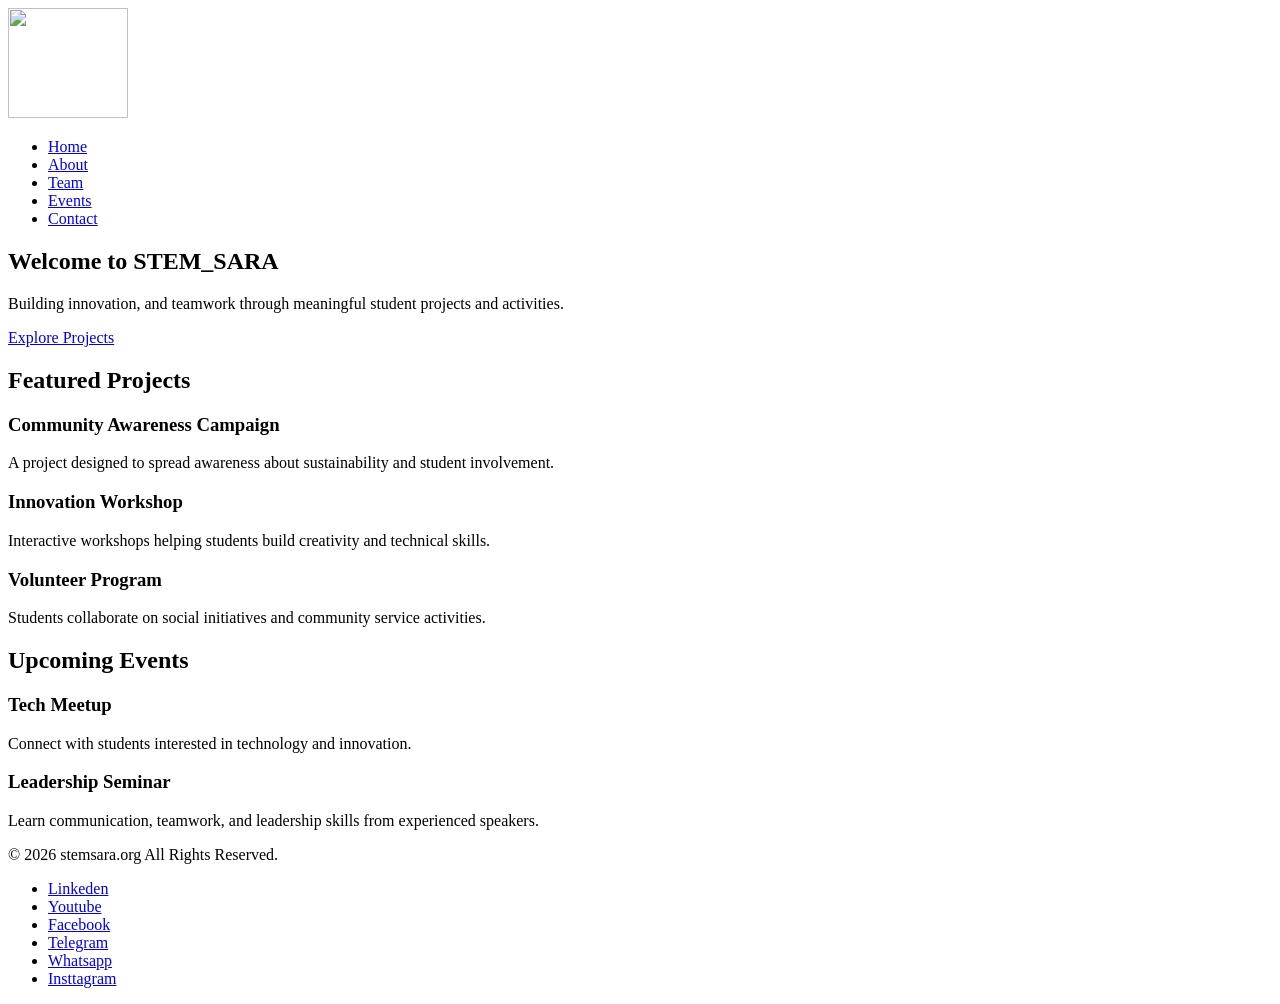
==== index.html @ ae7e3f7a "Add files via upload" ====
<!DOCTYPE html>
<html lang="en">
<head>
    <!-- Basic Page Setup -->
    <meta charset="UTF-8">
    <meta name="viewport" content="width=device-width, initial-scale=1.0">

    <!-- Website Title -->
    <title> STEM_SARA </title>

    <!-- External CSS File -->
    <link rel="stylesheet" href="css/style.css">
<link rel="icon" href="Images/llogo.png">
</head>

<body>

    <!-- ================= HEADER SECTION ================= -->
    <header class="site-header">

        <div class="container header-container">

          <!-- Logo -->
            <div class="logo">
             <img src="Images/nobg_logo2.png" alt="" height="110px" width="120px">
            </div>
            <!-- Navigation Bar -->
            <nav class="navbar">

                <ul class="nav-links">

                    <li><a href="index.html">Home</a></li>

                    <li><a href="about.html">About</a></li>

                    <li><a href="team.html">Team</a></li>

                    <li><a href="events.html">Events</a></li>

                    <!-- <li><a href="projects.html">Projects</a></li> -->

                    <!-- <li><a href="gallery.html">Gallery</a></li> -->

                    <li><a href="contact.html">Contact</a></li>

                </ul>

            </nav>

        </div>

    </header>

    <main>

        <section class="hero">

            <div class="container">

                <h2>Welcome to STEM_SARA</h2>

                <p>
                    Building innovation, and teamwork through meaningful student projects and activities.
                </p>

                <a href="projects.html" class="btn">
                    Explore Projects
                </a>

            </div>

        </section>

        <section class="featured-projects">

            <div class="container">

                <div class="section-title">
                    <h2>Featured Projects</h2>
                </div>

                <div class="card-grid">

                    <article class="card">

                        <h3>Community Awareness Campaign</h3>

                        <p>
                            A project designed to spread awareness about sustainability and student involvement.
                        </p>

                    </article>

                    <article class="card">

                        <h3>Innovation Workshop</h3>

                        <p>
                            Interactive workshops helping students build creativity and technical skills.
                        </p>

                    </article>

                    <article class="card">

                        <h3>Volunteer Program</h3>

                        <p>
                            Students collaborate on social initiatives and community service activities.
                        </p>

                    </article>

                </div>

            </div>

        </section>

        <section class="events-preview">

            <div class="container">

                <div class="section-title">
                    <h2>Upcoming Events</h2>
                </div>

                <div class="card-grid">

                    <article class="card">

                        <h3>Tech Meetup</h3>

                        <p>
                            Connect with students interested in technology and innovation.
                        </p>

                    </article>

                    <article class="card">

                        <h3>Leadership Seminar</h3>

                        <p>
                            Learn communication, teamwork, and leadership skills from experienced speakers.
                        </p>

                    </article>

                </div>

            </div>

        </section>

    </main>

    <footer class="site-footer">

        <div class="container">

            <p>
                &copy; 2026 stemsara.org  All Rights Reserved.
            </p>
            <ul>
                <li><a href="linkeden">Linkeden</a></li>
                <li><a href="youtube">Youtube</a></li>
                <li><a href="facebook">Facebook</a></li>
                <li><a href="telegram">Telegram</a></li>
                 <li><a href="whatsapp">Whatsapp</a></li>
                 <li><a href="instagram">Insttagram</a></li>

                </ul>

        </div>

    </footer>

</body>
</html>
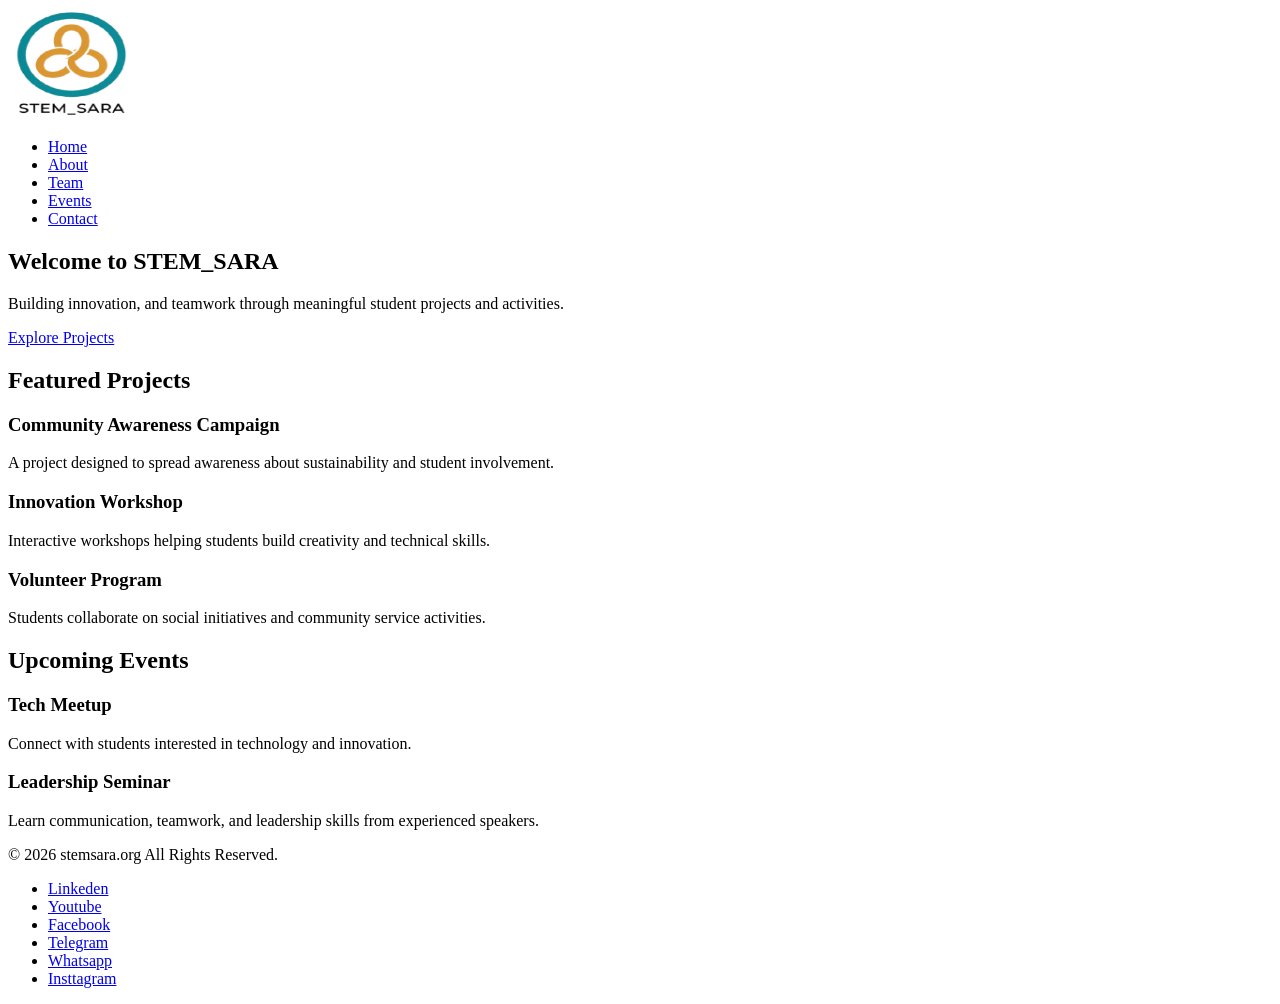
==== commit d913c6ca: "Fix HTML formatting and structure" ====
--- a/index.html
+++ b/index.html
@@ -1,26 +1,18 @@
 <!DOCTYPE html>
 <html lang="en">
 <head>
-    <!-- Basic Page Setup -->
     <meta charset="UTF-8">
     <meta name="viewport" content="width=device-width, initial-scale=1.0">
 
-    <!-- Website Title -->
     <title> STEM_SARA </title>
-
-    <!-- External CSS File -->
     <link rel="stylesheet" href="css/style.css">
 <link rel="icon" href="Images/llogo.png">
 </head>
 
 <body>
-
-    <!-- ================= HEADER SECTION ================= -->
     <header class="site-header">
 
         <div class="container header-container">
-
-          <!-- Logo -->
             <div class="logo">
              <img src="Images/nobg_logo2.png" alt="" height="110px" width="120px">
             </div>
@@ -177,4 +169,4 @@
     </footer>
 
 </body>
-</html>+</html>
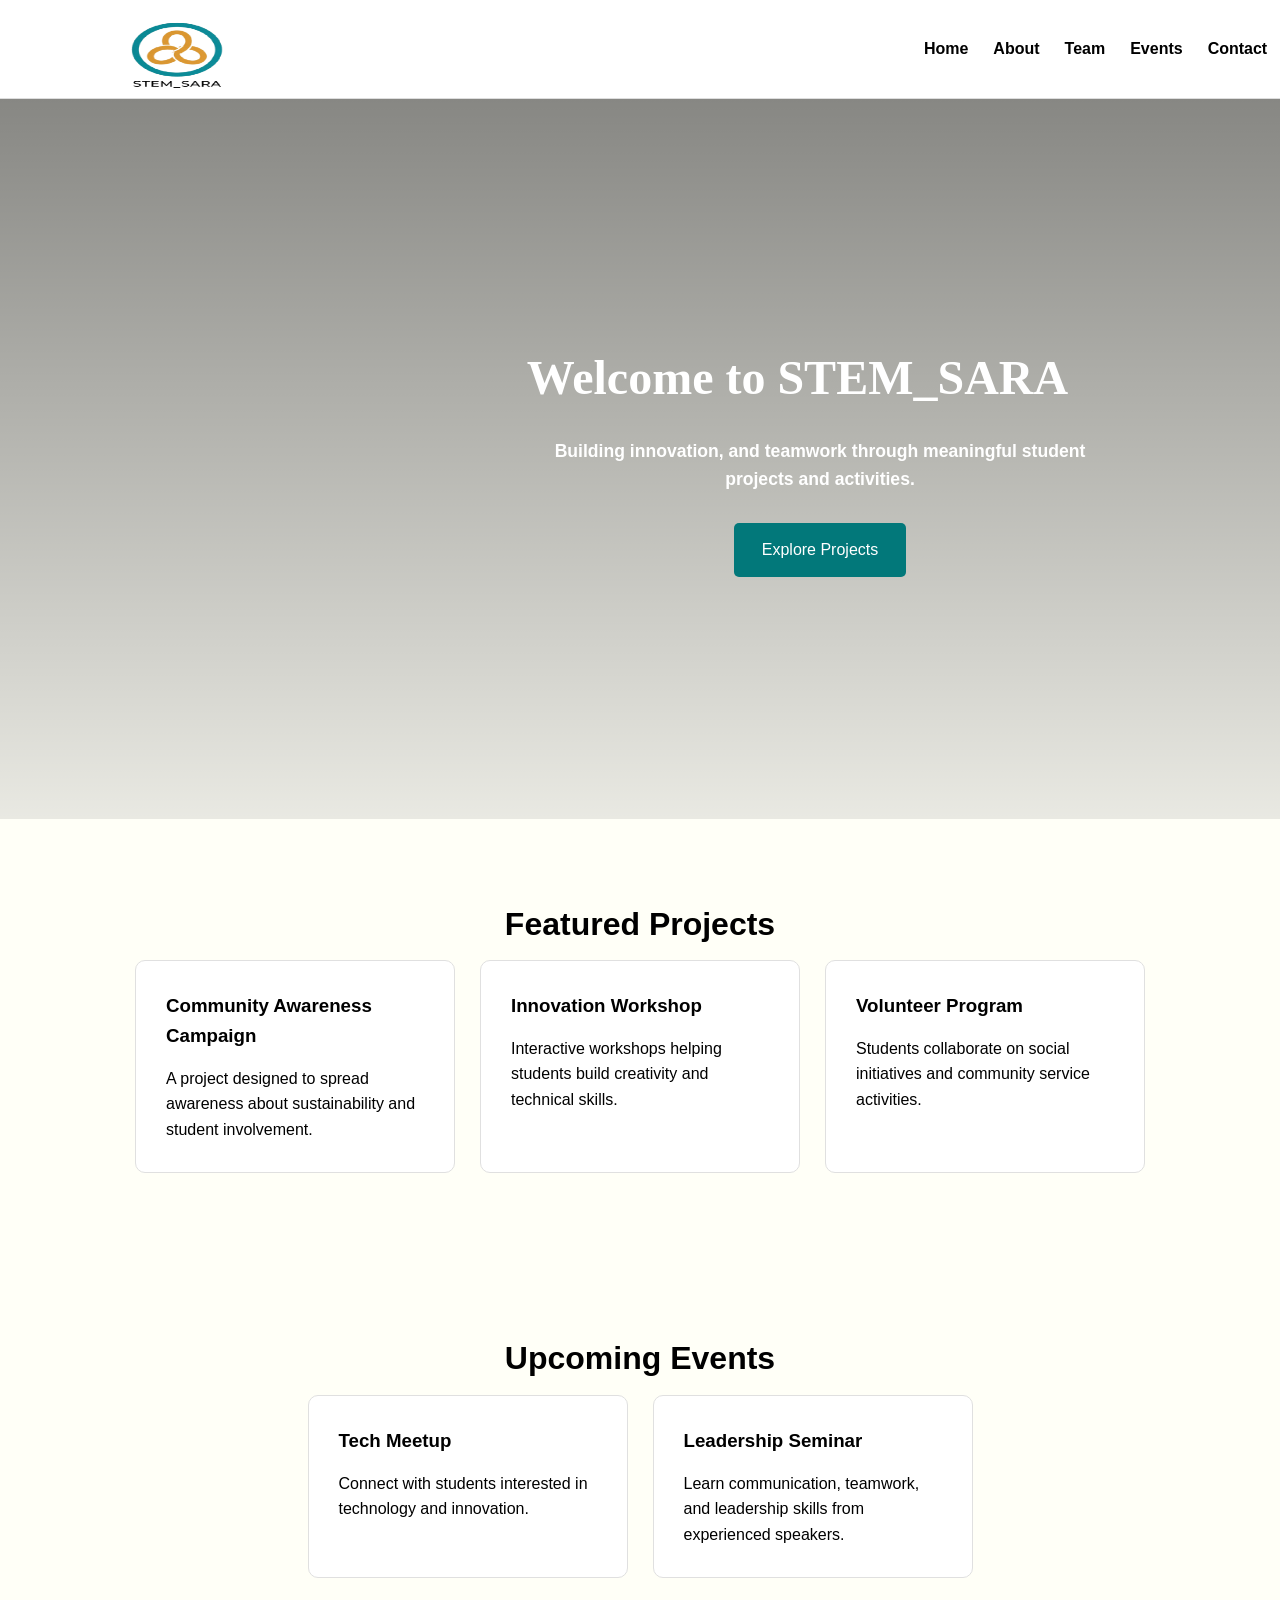
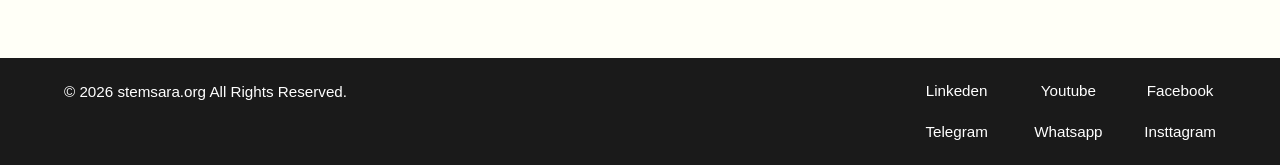
==== commit 31e7b7d4: "Refactor index.html for improved structure Updated HTML structure and corrected minor issues." ====
--- a/index.html
+++ b/index.html
@@ -5,7 +5,7 @@
     <meta name="viewport" content="width=device-width, initial-scale=1.0">
 
     <title> STEM_SARA </title>
-    <link rel="stylesheet" href="css/style.css">
+    <link rel="stylesheet" href="CSS/style.css">
 <link rel="icon" href="Images/llogo.png">
 </head>
 
@@ -16,7 +16,7 @@
             <div class="logo">
              <img src="Images/nobg_logo2.png" alt="" height="110px" width="120px">
             </div>
-            <!-- Navigation Bar -->
+          
             <nav class="navbar">
 
                 <ul class="nav-links">
--- a/CSS/style.css
+++ b/CSS/style.css
@@ -0,0 +1,848 @@
+
+* {
+    margin: 0;
+    padding: 0;
+    box-sizing: border-box;
+}
+
+body {
+    background-color: #FFFFF7;
+    color: black;
+    font-family: Arial, sans-serif;
+    line-height: 1.6;
+}
+
+.container {
+    width: 90%;
+    max-width: 1200px;
+    margin: auto;
+}
+
+section {
+    padding: 80px 0;
+}
+
+.section-title {
+    text-align: center;
+    margin-bottom: 40px;
+}
+
+.section-title h2 {
+    font-size: 2rem;
+    margin-bottom: 10px;
+}
+
+
+.site-header {
+    background-color: white;
+    border-bottom: 1px solid #dddddd;
+    position: sticky;
+    top: 0;
+    z-index: 1000;
+}
+
+.header-container {
+    display: flex;
+    justify-content: space-between;
+    align-items: center;
+    margin-top: 0%;
+    margin-left: 9%;
+}
+
+
+
+.logo img {
+
+    margin-top: 20%;
+    margin-bottom: 0%;
+    margin-left: 9%;
+height:70px;
+width: 100px;
+
+}
+
+.nav-links {
+    list-style: none;
+    display: flex;
+    gap: 25px;
+    margin-top: 0%;
+    margin-right: 15%;
+}
+
+.nav-links li a {
+    text-decoration: none;
+    color: black;
+    font-weight: bold;
+    transition: 0.3s;
+}
+
+.nav-links li a:hover {
+    color:#51B1B2;
+}
+
+
+.hero {
+    min-height: 80vh;
+
+
+  background-image:
+        linear-gradient(rgba(0,0,0,0.5),
+        rgba(0,0,0,0.0)),
+        url("../images/hero.jpg");
+
+
+    background-color: #f4f4ed;
+
+    background-size: cover;
+    background-position: center;
+
+    display: flex;
+    align-items: center;
+    text-align: center;
+    background-attachment: fixed;
+}
+
+.hero .container {
+    max-width: 900px;
+}
+
+.hero h2 {
+    font-size: 3rem;
+    margin-bottom: 20px;
+    margin-left: 35%;
+    text-wrap:nowrap;
+    font-family:Cambria, Cochin, Georgia, Times, 'Times New Roman', serif;
+    transition-duration: 2s;
+color:white;
+}
+.hero h2:hover{
+color:#fdfdfd;
+transition: ease-in;
+}
+.hero p {
+    font-size: 1.1rem;
+    margin-bottom: 30px;
+    margin-left: 40%;
+    text-align: center;
+color:white;
+font-weight:350;
+font-weight: bold;
+}
+
+/* Reusable Button */
+.btn {
+    display: inline-block;
+    background-color:#02787a;
+    color: white;
+    padding: 14px 28px;
+    text-decoration: none;
+    border-radius: 5px;
+    transition: 0.3s;
+    /* text-align: right; */
+    margin-left: 40%;
+}
+
+.btn:hover {
+    background-color:#769696;
+    
+}
+
+
+.about-preview p {
+    text-align: center;
+    max-width: 200px;
+    margin: auto;
+    font-size: 1.001rem;
+}
+
+
+
+.card-grid {
+    display: flex;
+    gap: 25px;
+    flex-wrap: wrap;
+    justify-content: center;
+}
+
+.card {
+    background-color: white;
+    padding: 30px;
+    border-radius: 10px;
+    width: 320px;
+
+    border: 1px solid #e0e0e0;
+
+    transition: 0.3s;
+}
+
+.card:hover {
+    transform: translateY(-5px);
+    background-color: #b2e0e1;
+}
+
+.card h3 {
+    margin-bottom: 15px;
+}
+
+
+.site-footer {
+    background-color: #0C0C0C;
+    color: white;
+    text-align: center;
+    padding: 30px 0;
+    height: 200px;
+}
+
+@media (max-width: 768px) {
+
+    /* Header Responsive */
+    .header-container {
+        flex-direction: column;
+        gap: 20px;
+    }
+
+    /* Navigation Responsive */
+    .nav-links {
+        flex-direction: column;
+        align-items: center;
+        gap: 8px;
+    }
+
+    .hero h2 {
+        font-size: 2.2rem;
+    }
+
+    .hero p {
+        font-size: 1rem;
+    }
+    .card {
+        width: 100%;
+    }
+
+
+
+
+}
+
+.site-footer {
+    background-color:#1A1A1A;
+    color: white;
+    padding: 20px 0;
+    margin-top: 0;
+    height: 20%;
+}
+
+.site-footer .container {
+    display: flex;
+    justify-content: space-between;
+    align-items: flex-start;
+    flex-wrap: wrap;
+    gap: 40px;
+}
+
+.site-footer p {
+    font-size: 0.95rem;
+    max-width: 300px;
+    line-height: 1.8;
+}
+
+.site-footer ul {
+    list-style: none;
+
+    display: grid;
+    grid-template-columns: repeat(3, 1fr);
+
+    gap: 15px 40px;
+}
+
+.site-footer ul li a {
+    color: white;
+    text-decoration: none;
+    transition: 0.3s;
+    font-size: 0.95rem;
+}
+
+.site-footer ul li a:hover {
+    color: #77efdb;
+}
+
+/* to make the footer responsive */
+
+@media (max-width: 480px) {
+
+    .site-footer .container {
+        flex-direction: column;
+        align-items:center;
+    }
+
+    .site-footer ul {
+        grid-template-columns: 1fr;
+    }
+
+}
+
+
+/*  2: page  about*/
+
+.about-hero {
+
+    min-height: 60vh;
+
+  background-image:
+        linear-gradient(rgba(0,0,0,0.5),
+        rgba(0,0,0,0.5)),
+        url("../images/about.jpg");
+
+
+    background-color: #f4f4ed;
+
+    background-size: cover;
+    background-position: center;
+
+    display: flex;
+    align-items: center;
+    /* text-align: center; */
+    background-attachment: fixed;
+}
+
+.about-hero h2 {
+    font-size: 3rem;
+    margin-bottom: 30px;
+margin-top: 0.2%;
+margin-left: 15%;
+color: #edf4f4;
+}
+
+.about-hero p {
+    font-size: 1.1rem;
+    max-width: 1100px;
+    margin-left: 40%;
+    flex-wrap:nowrap;
+    font-weight: 300;
+    color: #faf5f5;
+    font-weight: 350;
+margin: auto;
+}
+
+/* 
+  some General elements for about section
+ */
+
+.about-section {
+    padding: 80px 0;
+}
+
+.about-section p {
+    max-width: 900px;
+    margin: auto;
+    text-align: center;
+    font-size: 1.05rem;
+    line-height: 1.9;
+}
+
+.mission-vision {
+    padding: 80px 0;
+}
+
+.values-section {
+    padding: 80px 0;
+}
+
+.faq-section {
+    padding: 80px 0;
+}
+
+.faq-item {
+    background-color: white;
+
+    padding: 30px;
+
+    margin-bottom: 25px;
+
+    border-radius: 10px;
+
+    border: 1px solid #e0e0e0;
+}
+
+.faq-item h3 {
+    margin-bottom: 15px;
+}
+
+.cta-section {
+
+    background-color: rgb(24, 22, 22);
+    color: white;
+
+    text-align: center;
+
+    padding: 100px 20px 60px;
+
+    margin-bottom: 0;
+}
+
+.cta-section h2 {
+    font-size: 2.5rem;
+    margin-bottom: 20px;
+}
+
+.cta-section p {
+    margin-bottom: 35px;
+    font-size: 1.05rem;
+    color: #dddddd;
+    font-style: cursive;
+}
+
+.cta-section .btn {
+
+    background-color: white;
+    color: black;
+
+    border-radius: 5px;
+    /* align-items: left; */
+    margin: auto;
+}
+
+.cta-section .btn:hover {
+    background-color: #dddddd;
+}
+
+
+@media (max-width: 400px) {  
+/* here confused */
+    .about-hero h2 {
+        font-size: 2.2rem;
+    }
+
+    .about-hero p {
+        font-size: 1rem;
+    }
+
+    .cta-section h2 {
+        font-size: 2rem;
+    }
+
+    .faq-item {
+        padding: 20px;
+    }
+
+}
+
+/* 3:  team page */
+
+
+.team-hero {
+
+    min-height: 80vh;
+
+    background-image:
+        linear-gradient(rgba(0,0,0,0.5),
+        rgba(0,0,0,0.5)),
+        url("../images/team.jpg");
+
+    background-size: cover;
+    background-position: center;
+
+    display: flex;
+    align-items: center;
+    text-align: center;
+
+    color: white;
+
+   background-attachment: fixed;
+}
+ 
+.team-card{
+    /* margin: right 20%; */
+border-radius: 50px;
+text-align: center;
+}
+
+.img{
+
+    border-radius: 40px;
+}
+.team-hero h2{
+
+   text-align: left; 
+   margin-right:50% ;
+   color: white;
+}
+
+.team-hero p{
+    text-wrap: nowrap;
+margin: auto;
+font-weight: bold;
+color: white;
+}
+.team-image{
+
+    text-align: center;
+    margin-top: 10%;
+    border-radius: 50px;
+}
+
+/* 4: events page */
+
+
+.events-hero {
+
+    min-height: 50vh;
+
+    background-image: 
+        linear-gradient(rgba(0,0,0,0.5),
+        rgba(0,0,0,0.3)), 
+        url("../images/event_banner_3.jpg");
+    
+    background-color: #f4f4ed;
+
+    background-size: cover;
+    background-position: center;
+
+    display: flex;
+    align-items: center;
+    justify-content: center;
+
+    text-align: center;
+
+    color: white;
+    background-attachment: fixed;
+}
+
+.events-hero h2 {
+    font-size: 3rem;
+    margin:auto;
+    margin-bottom: 20%;
+}
+
+.events-hero p {
+    font-size: 1.1rem;
+    max-width: 700px;
+    margin: auto;
+    font-weight: bold;
+    margin-bottom: 10%;
+    color: white;
+}
+
+
+.events-intro {
+    padding: 80px 0;
+}
+
+.events-intro p {
+    max-width: 850px;
+    margin: auto;
+    text-align: center;
+    line-height: 1.8;
+}
+
+.upcoming-events {
+    padding: 80px 0;
+}
+
+.event-card {
+    position: relative;
+    overflow: hidden;
+}
+
+.event-card img {
+    width: 100%;
+    height: 220px;
+    object-fit: cover;
+
+    border-radius: 8px;
+    margin-bottom: 20px;
+}
+
+.event-badge {
+
+    display: inline-block;
+
+    background-color: rgb(243, 186, 14);
+    color: white;
+
+    padding: 6px 12px;
+
+    border-radius: 20px;
+
+    font-size: 0.8rem;
+    font-weight: bold;
+
+    margin-bottom: 15px;
+}
+
+.event-date {
+
+    font-weight: bold;
+
+    margin-top: 10px;
+    margin-bottom: 15px;
+
+    color: #666666;
+}
+
+
+.roadmap-section {
+    padding: 80px 0;
+}
+
+/* Roadmap List */
+.roadmap-list {
+
+    max-width: 700px;
+
+    margin: auto;
+
+    background-color: white;
+
+    padding: 40px;
+
+    border-radius: 10px;
+
+    border: 1px solid #e0e0e0;
+}
+
+.roadmap-list li {
+
+    margin-bottom: 15px;
+
+    margin-left: 20px;
+
+    line-height: 1.8;
+}
+
+.roadmap-list li:last-child {
+    margin-bottom: 0;
+}
+
+
+.why-participate {
+    padding: 80px 0;
+}
+
+.event-card:hover {
+
+    transform: translateY(-8px);
+
+    transition: 0.3s;
+}
+
+@media (max-width: 768px) {
+
+    .events-hero h2 {
+        font-size: 2.2rem;
+    }
+
+    .events-hero p {
+        font-size: 1rem;
+    }
+
+    .event-card img {
+        height: 200px;
+    }
+
+    .roadmap-list {
+        padding: 25px;
+    }
+
+}
+
+
+/*  5: contact page */
+
+
+.contact-layout {
+
+    display: flex;
+    gap: 50px;
+
+    align-items: flex-start;
+
+    padding: 80px 0;
+
+}
+
+
+.contact-hero {
+
+    min-height: 70vh;
+
+  background-image:
+        linear-gradient(rgba(0,0,0,0.5),
+        rgba(0,0,0,0.5)),
+        url("../images/contact.png");
+
+
+    background-color: #f4f4ed;
+
+    background-size: cover;
+    background-position: center;
+
+    display: flex;
+    align-items: center;
+    background-attachment: fixed;
+}
+
+
+.contact-hero h1{
+    color: white;
+    margin: auto;
+}
+.contact-hero p{
+    margin: auto;
+    margin-top: 4%;
+    font-weight: bold;
+    color: white;
+}
+
+.contact-card p{
+    color: #3e3c3c;
+
+}
+.contact-info {
+
+    flex: 1;
+}
+
+/* input field */
+.contact-form-container {
+
+    flex: 2;
+
+    background-color: white;
+
+    padding: 35px;
+
+    border-radius: 10px;
+
+    box-shadow: 0 5px 20px rgba(0,0,0,0.08);
+}
+
+
+.contact-form-container h2 {
+
+    margin-bottom: 25px;
+}
+
+
+.contact-form-container form {
+
+    display: flex;
+
+    flex-direction: column;
+
+    gap: 18px;
+}
+
+.contact-form-container label {
+
+    font-weight: 600;
+}
+
+.contact-form-container input,
+.contact-form-container textarea {
+
+    width: 100%;
+
+    padding: 12px;
+
+    border: 1px solid #dcdcdc;
+
+    border-radius: 6px;
+
+    font-size: 1rem;
+
+    font-family: Arial, sans-serif;
+}
+
+/* input place */
+.contact-form-container textarea {
+
+    resize: vertical;
+
+    min-height: 140px;
+}
+
+/* Button */
+
+.contact-form-container button {
+
+    width: fit-content;
+
+    padding: 12px 28px;
+
+    border:#b2e0e1;
+
+    border-radius: 6px;
+
+    background-color: rgb(3, 158, 137);
+
+    color: white;
+
+    font-size: 1rem;
+    align-items: left;
+}
+
+.contact-form-container button:hover {
+
+    opacity: 0.9;
+}
+
+ 
+.social-grid{
+
+    background-color: white;
+
+    padding: 60px;
+
+    margin-bottom: 20px;
+
+    border-radius: 10px;
+
+    box-shadow: 0 3px 10px rgba(173, 22, 22, 0.05);
+
+    background-image:linear-gradient(rgb(13, 6, 40), rgb(20, 9, 62), rgb(18, 15, 55));
+}
+
+
+.section-title {
+
+    margin-bottom: 10px;
+}
+
+.social-grid a{
+    display: block;
+    margin: 25px;
+    text-decoration: none;
+    color: #fb9506;
+}
+
+.social-grid a:hover{
+    color: rgb(173, 75, 4);
+}
+
+.faq-item h3{
+    color: #51B1B2;
+    font-style:arial;
+}
+.faq-item p{
+color: #666666;
+
+}
+@media (max-width: 768px) {
+
+    .contact-layout {
+
+        flex-direction: column;
+    }
+
+    .contact-info,
+    .contact-form-container {
+
+        width: 100%;
+    }
+}
+
+
+
+/* future */
+/* projects, gallery,... */
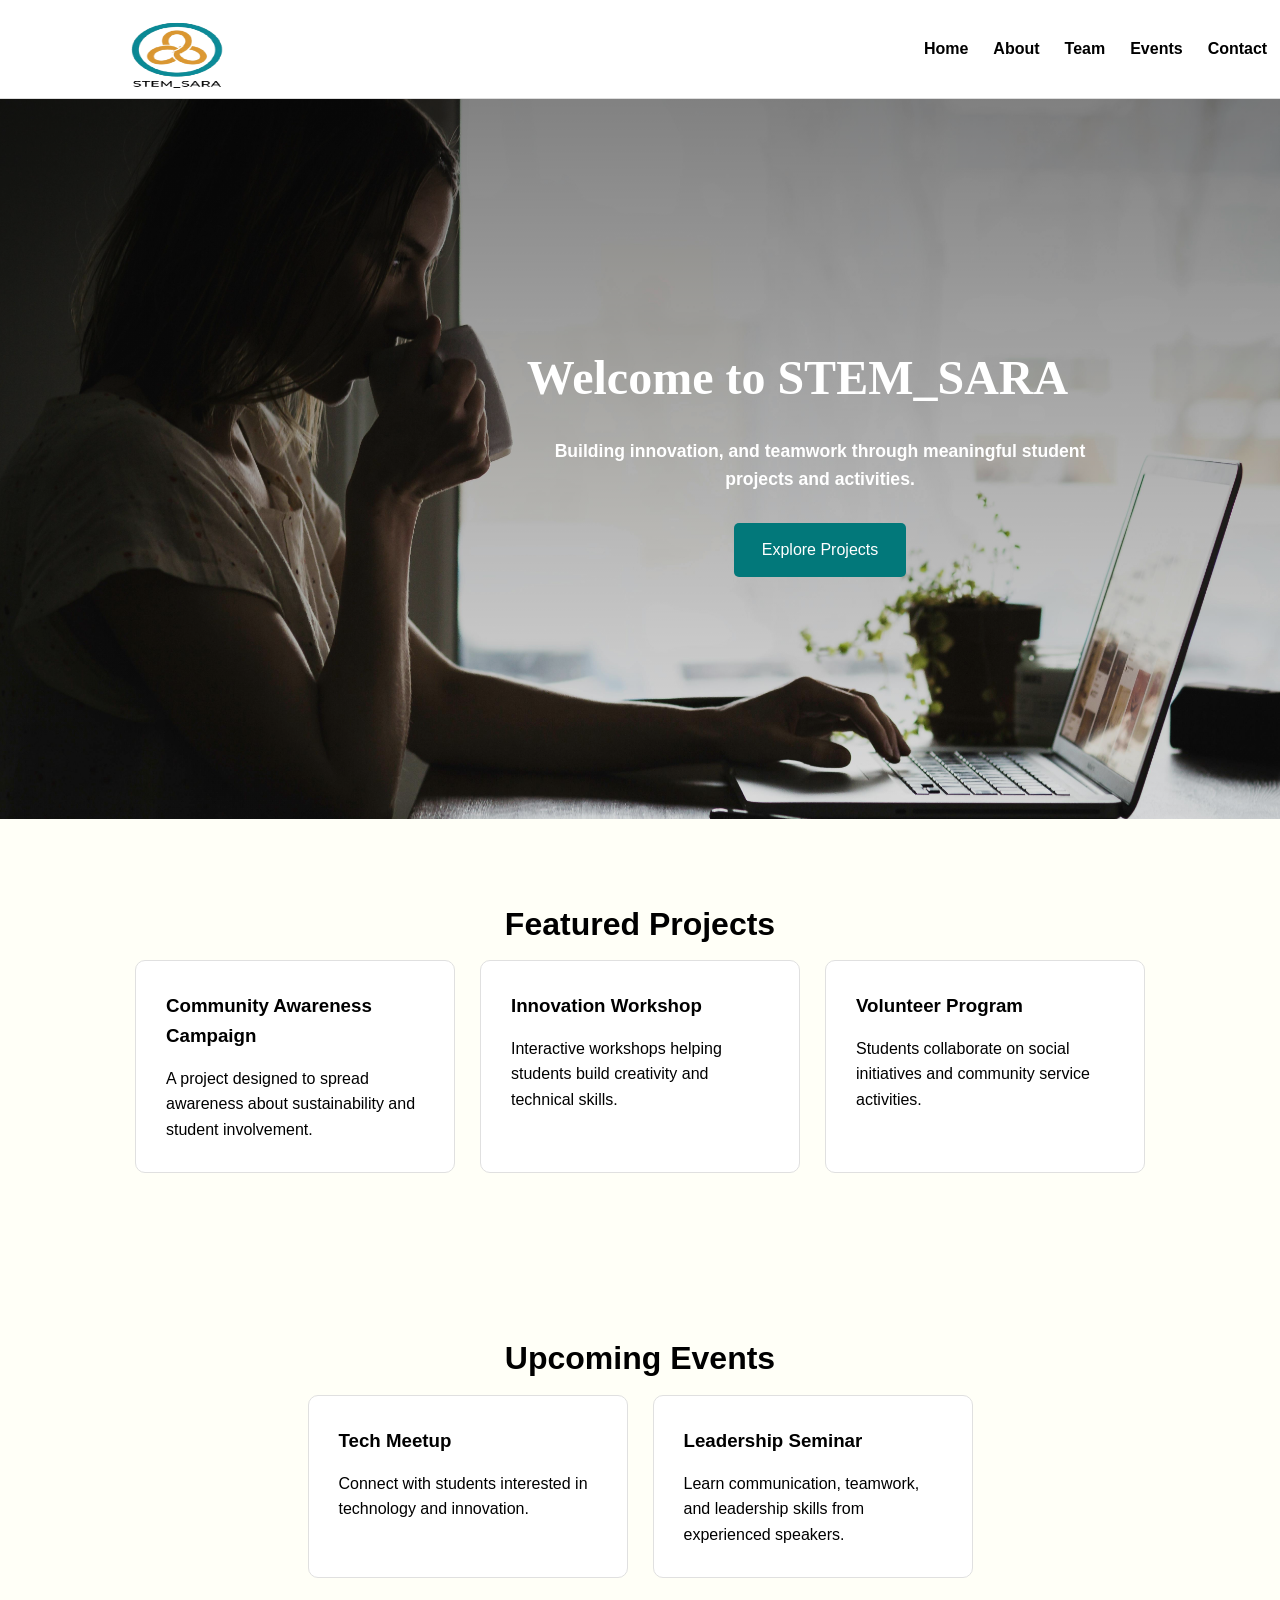
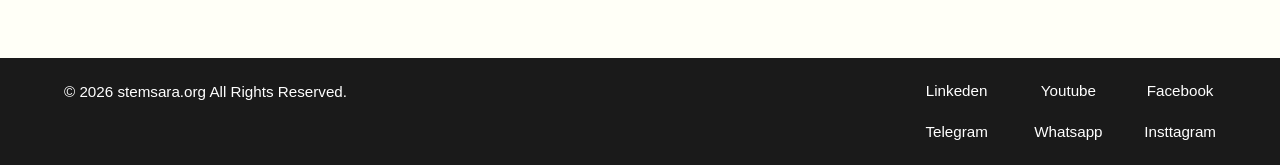
==== commit d4c51e06: "replacing index link to css" ====
--- a/index.html
+++ b/index.html
@@ -5,18 +5,20 @@
     <meta name="viewport" content="width=device-width, initial-scale=1.0">
 
     <title> STEM_SARA </title>
+
     <link rel="stylesheet" href="CSS/style.css">
 <link rel="icon" href="Images/llogo.png">
 </head>
 
 <body>
+
     <header class="site-header">
 
         <div class="container header-container">
+
             <div class="logo">
              <img src="Images/nobg_logo2.png" alt="" height="110px" width="120px">
             </div>
-          
             <nav class="navbar">
 
                 <ul class="nav-links">
--- a/CSS/style.css
+++ b/CSS/style.css
@@ -88,7 +88,7 @@
   background-image:
         linear-gradient(rgba(0,0,0,0.5),
         rgba(0,0,0,0.0)),
-        url("../images/hero.jpg");
+        url("../Images/hero.jpg");
 
 
     background-color: #f4f4ed;
@@ -291,7 +291,7 @@
   background-image:
         linear-gradient(rgba(0,0,0,0.5),
         rgba(0,0,0,0.5)),
-        url("../images/about.jpg");
+        url("../Images/about.jpg");
 
 
     background-color: #f4f4ed;
@@ -437,7 +437,7 @@
     background-image:
         linear-gradient(rgba(0,0,0,0.5),
         rgba(0,0,0,0.5)),
-        url("../images/team.jpg");
+        url("../Images/team.jpg");
 
     background-size: cover;
     background-position: center;
@@ -491,7 +491,7 @@
     background-image: 
         linear-gradient(rgba(0,0,0,0.5),
         rgba(0,0,0,0.3)), 
-        url("../images/event_banner_3.jpg");
+        url("../Images/event_banner_3.jpg");
     
     background-color: #f4f4ed;
 
@@ -669,7 +669,7 @@
   background-image:
         linear-gradient(rgba(0,0,0,0.5),
         rgba(0,0,0,0.5)),
-        url("../images/contact.png");
+        url("../Images/contact.png");
 
 
     background-color: #f4f4ed;
@@ -845,4 +845,5 @@
 
 
 /* future */
-/* projects, gallery,... */+/* projects, gallery,... */
+/* Questions?  */
